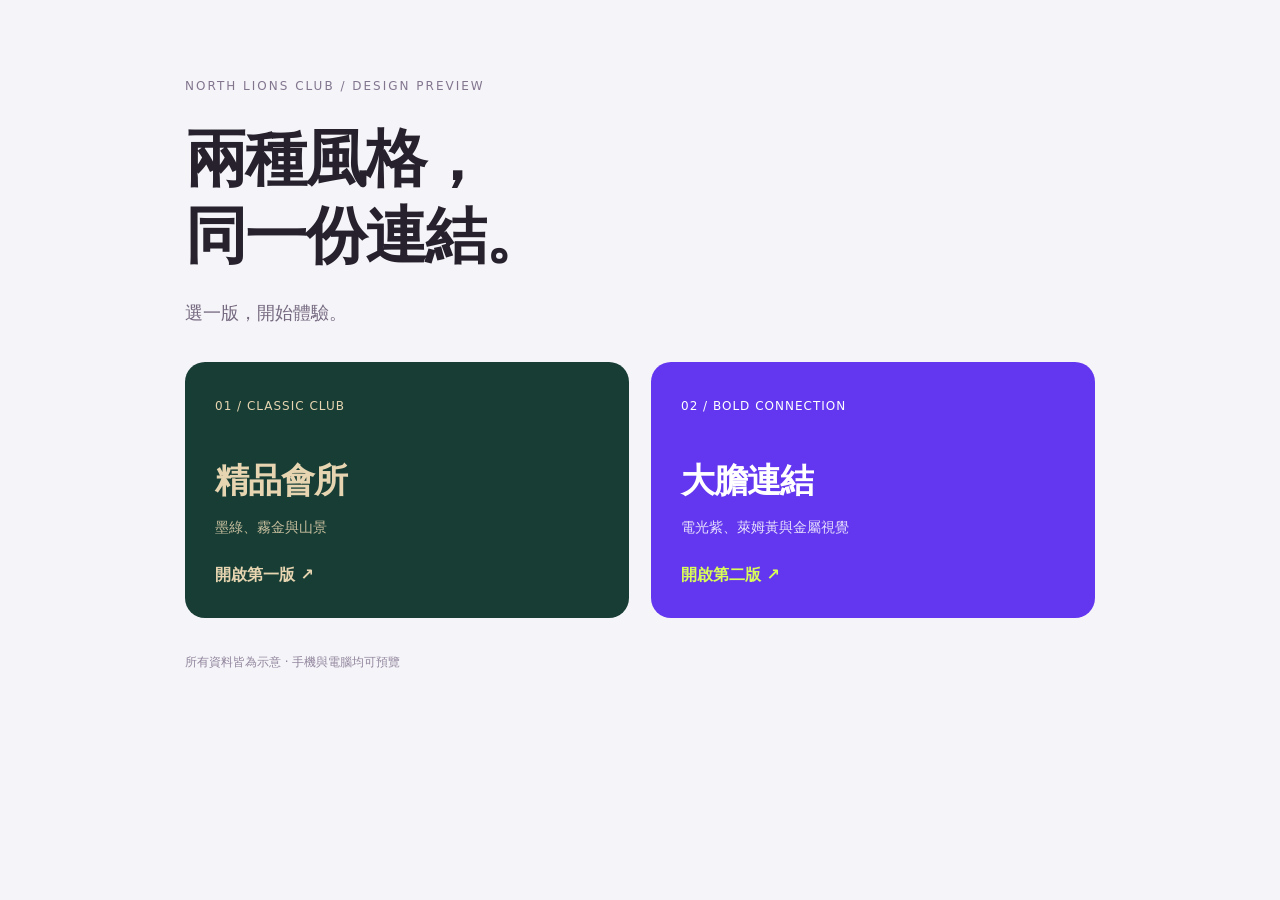
==== index.html @ 88c5c552 "Add two isolated North Lions design demos" ====
<!doctype html>
<html lang="zh-Hant">
<head><meta charset="utf-8"><meta http-equiv="Content-Security-Policy" content="default-src 'none'; style-src 'self'; img-src 'self'; connect-src 'none'; base-uri 'none'; form-action 'none'"><meta name="viewport" content="width=device-width,initial-scale=1"><meta name="description" content="北大獅子會入口設計提案，兩種風格皆可在手機預覽。"><title>北大獅子會｜兩版設計預覽</title><link rel="stylesheet" href="./preview.css"></head>
<body><main><p class="eyebrow">NORTH LIONS CLUB / DESIGN PREVIEW</p><h1>兩種風格，<br>同一份連結。</h1><p class="intro">選一版，開始體驗。</p><div class="versions"><a class="version classic" href="./v1/index.html"><span>01 / CLASSIC CLUB</span><strong>精品會所</strong><p>墨綠、霧金與山景</p><b>開啟第一版 ↗</b></a><a class="version bold" href="./v2/index.html"><span>02 / BOLD CONNECTION</span><strong>大膽連結</strong><p>電光紫、萊姆黃與金屬視覺</p><b>開啟第二版 ↗</b></a></div><footer>所有資料皆為示意 · 手機與電腦均可預覽</footer></main></body>
</html>
---- preview.css ----
:root{color-scheme:light}*{box-sizing:border-box}body{margin:0;background:#f5f4f8;color:#26212d;font-family:'Microsoft JhengHei',system-ui,sans-serif;line-height:1.65}main{max-width:970px;padding:65px 30px;margin:auto}.eyebrow{font-size:12px;letter-spacing:2px;color:#82768f}h1{font-size:clamp(36px,6vw,62px);line-height:1.25;letter-spacing:-2px;margin:23px 0}.intro{font-size:18px;color:#756980}.versions{display:grid;grid-template-columns:1fr 1fr;gap:22px;margin:35px 0}.version{display:block;text-decoration:none;color:white;border-radius:20px;padding:30px;min-height:255px;transition:transform .2s}.version:hover{transform:translateY(-4px)}.version:focus-visible{outline:4px solid #e5971e;outline-offset:5px}.version span{font-size:12px;letter-spacing:1px}.version strong{display:block;font-size:34px;letter-spacing:-1px;margin-top:33px}.version p{font-size:14px;opacity:.85;margin:8px 0 23px}.version b{font-size:16px}.classic{background:#173d35;color:#e6d5b0}.bold{background:#6337ef}.bold b{color:#d8fd58}footer{color:#92869e;font-size:12px;margin-top:30px}@media(max-width:570px){main{padding:35px 22px}.versions{grid-template-columns:1fr;gap:17px}.version{min-height:215px;padding:25px}.version strong{margin-top:23px}}@media(prefers-reduced-motion:reduce){.version{transition:none}}
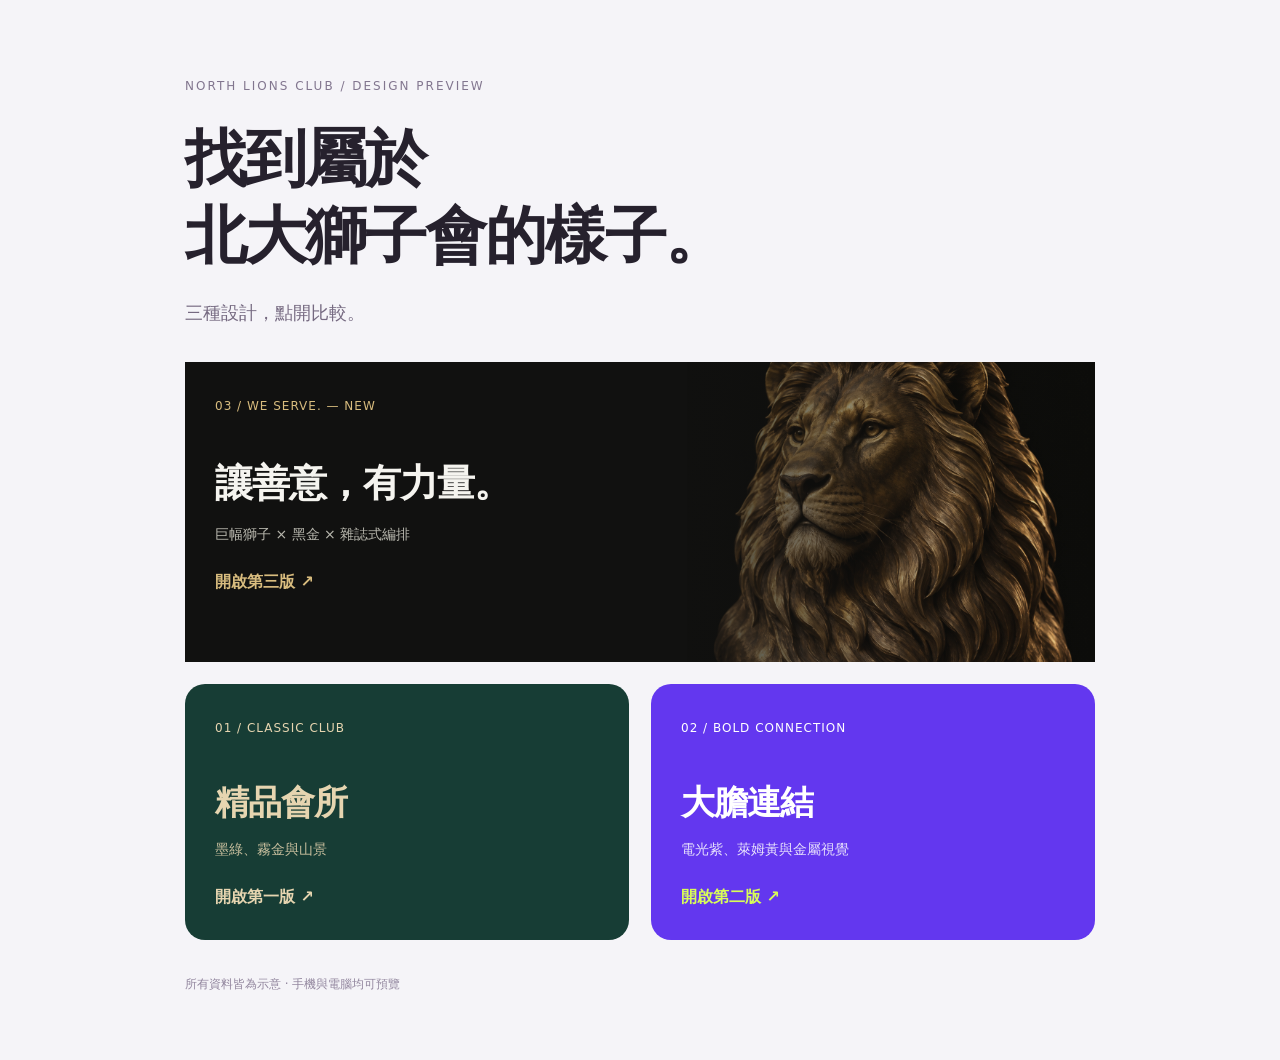
==== commit 2c79aaaf: "Add sculptural black-gold third portal proposal" ====
--- a/index.html
+++ b/index.html
@@ -1,5 +1,5 @@
 <!doctype html>
 <html lang="zh-Hant">
-<head><meta charset="utf-8"><meta http-equiv="Content-Security-Policy" content="default-src 'none'; style-src 'self'; img-src 'self'; connect-src 'none'; base-uri 'none'; form-action 'none'"><meta name="viewport" content="width=device-width,initial-scale=1"><meta name="description" content="北大獅子會入口設計提案，兩種風格皆可在手機預覽。"><title>北大獅子會｜兩版設計預覽</title><link rel="stylesheet" href="./preview.css"></head>
-<body><main><p class="eyebrow">NORTH LIONS CLUB / DESIGN PREVIEW</p><h1>兩種風格，<br>同一份連結。</h1><p class="intro">選一版，開始體驗。</p><div class="versions"><a class="version classic" href="./v1/index.html"><span>01 / CLASSIC CLUB</span><strong>精品會所</strong><p>墨綠、霧金與山景</p><b>開啟第一版 ↗</b></a><a class="version bold" href="./v2/index.html"><span>02 / BOLD CONNECTION</span><strong>大膽連結</strong><p>電光紫、萊姆黃與金屬視覺</p><b>開啟第二版 ↗</b></a></div><footer>所有資料皆為示意 · 手機與電腦均可預覽</footer></main></body>
+<head><meta charset="utf-8"><meta http-equiv="Content-Security-Policy" content="default-src 'none'; style-src 'self'; img-src 'self'; connect-src 'none'; base-uri 'none'; form-action 'none'"><meta name="viewport" content="width=device-width,initial-scale=1"><meta name="description" content="北大獅子會入口設計提案，三種風格皆可在手機預覽。"><title>北大獅子會｜三版設計預覽</title><link rel="stylesheet" href="./preview.css"></head>
+<body><main><p class="eyebrow">NORTH LIONS CLUB / DESIGN PREVIEW</p><h1>找到屬於<br>北大獅子會的樣子。</h1><p class="intro">三種設計，點開比較。</p><div class="versions"><a class="version lion" href="./v3/index.html"><span>03 / WE SERVE. — NEW</span><strong>讓善意，有力量。</strong><p>巨幅獅子 × 黑金 × 雜誌式編排</p><b>開啟第三版 ↗</b></a><a class="version classic" href="./v1/index.html"><span>01 / CLASSIC CLUB</span><strong>精品會所</strong><p>墨綠、霧金與山景</p><b>開啟第一版 ↗</b></a><a class="version bold" href="./v2/index.html"><span>02 / BOLD CONNECTION</span><strong>大膽連結</strong><p>電光紫、萊姆黃與金屬視覺</p><b>開啟第二版 ↗</b></a></div><footer>所有資料皆為示意 · 手機與電腦均可預覽</footer></main></body>
 </html>
--- a/preview.css
+++ b/preview.css
@@ -1 +1,2 @@
 :root{color-scheme:light}*{box-sizing:border-box}body{margin:0;background:#f5f4f8;color:#26212d;font-family:'Microsoft JhengHei',system-ui,sans-serif;line-height:1.65}main{max-width:970px;padding:65px 30px;margin:auto}.eyebrow{font-size:12px;letter-spacing:2px;color:#82768f}h1{font-size:clamp(36px,6vw,62px);line-height:1.25;letter-spacing:-2px;margin:23px 0}.intro{font-size:18px;color:#756980}.versions{display:grid;grid-template-columns:1fr 1fr;gap:22px;margin:35px 0}.version{display:block;text-decoration:none;color:white;border-radius:20px;padding:30px;min-height:255px;transition:transform .2s}.version:hover{transform:translateY(-4px)}.version:focus-visible{outline:4px solid #e5971e;outline-offset:5px}.version span{font-size:12px;letter-spacing:1px}.version strong{display:block;font-size:34px;letter-spacing:-1px;margin-top:33px}.version p{font-size:14px;opacity:.85;margin:8px 0 23px}.version b{font-size:16px}.classic{background:#173d35;color:#e6d5b0}.bold{background:#6337ef}.bold b{color:#d8fd58}footer{color:#92869e;font-size:12px;margin-top:30px}@media(max-width:570px){main{padding:35px 22px}.versions{grid-template-columns:1fr;gap:17px}.version{min-height:215px;padding:25px}.version strong{margin-top:23px}}@media(prefers-reduced-motion:reduce){.version{transition:none}}
+:root .lion{grid-column:1/-1;background:#111110 url('./v3/assets/lion-sculpture.png') no-repeat right 38% / auto 170%;color:#f5f4ef;border-radius:0;min-height:300px;position:relative;isolation:isolate;overflow:hidden}.lion:before{content:"";position:absolute;inset:0;background:linear-gradient(90deg,#111110 30%,#111110cc 55%,transparent);z-index:-1}.lion>span,.lion b{color:#d8bc7e}.lion strong{font-size:38px}.lion p{color:#d5d4c9}@media(max-width:570px){:root .lion{min-height:280px;background-position:150% 30%;background-size:auto 150%}.lion:before{background:linear-gradient(90deg,#111110 0%,#111110b3 60%,#11111033)}.lion strong{font-size:29px}}
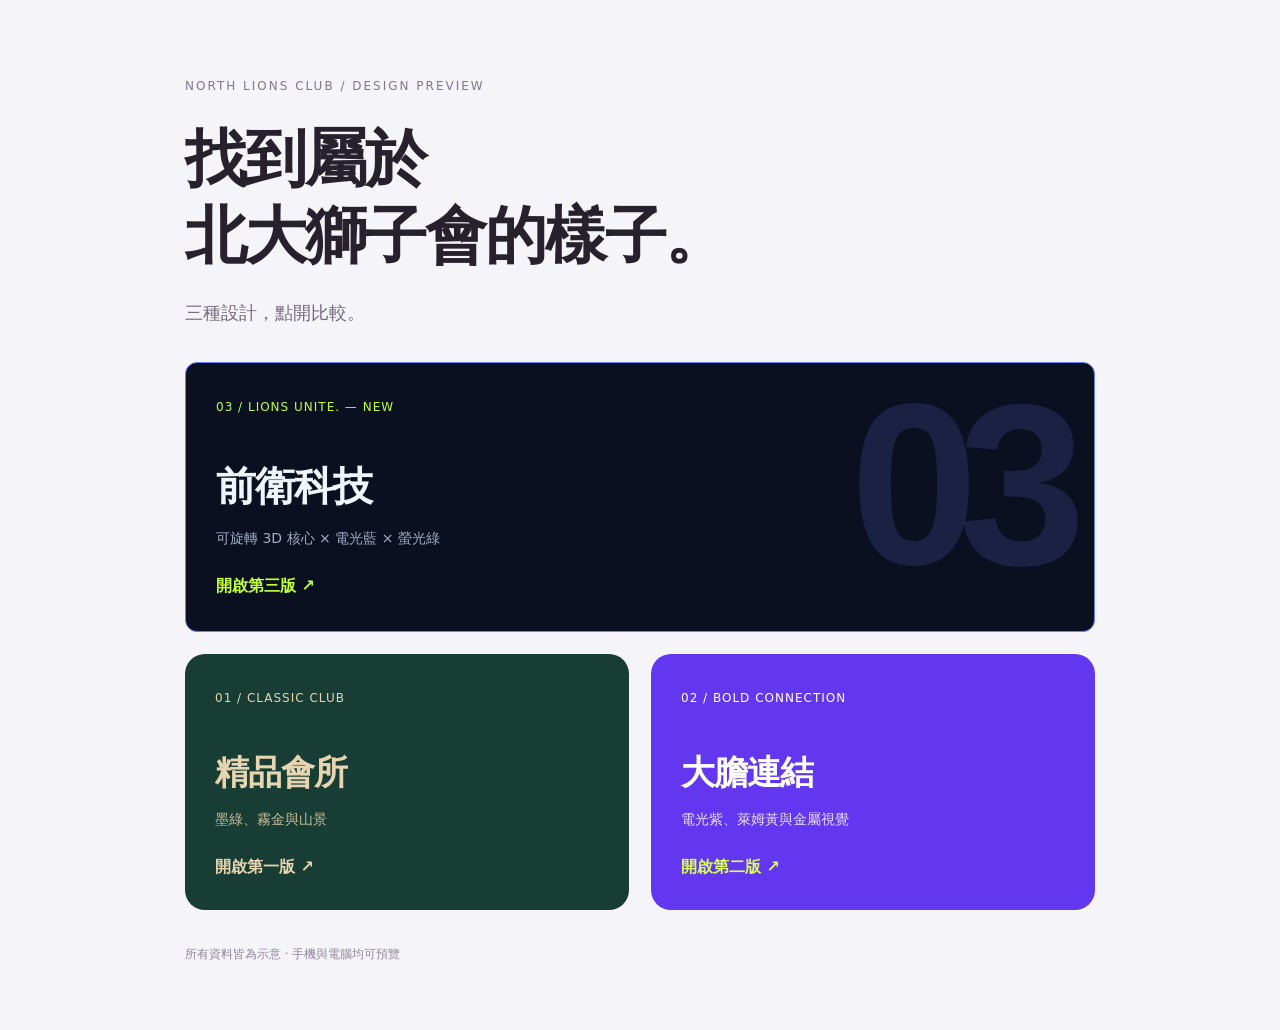
==== commit f0d00ad8: "Add futuristic interactive 3D portal proposal" ====
--- a/index.html
+++ b/index.html
@@ -1,5 +1,5 @@
 <!doctype html>
 <html lang="zh-Hant">
 <head><meta charset="utf-8"><meta http-equiv="Content-Security-Policy" content="default-src 'none'; style-src 'self'; img-src 'self'; connect-src 'none'; base-uri 'none'; form-action 'none'"><meta name="viewport" content="width=device-width,initial-scale=1"><meta name="description" content="北大獅子會入口設計提案，三種風格皆可在手機預覽。"><title>北大獅子會｜三版設計預覽</title><link rel="stylesheet" href="./preview.css"></head>
-<body><main><p class="eyebrow">NORTH LIONS CLUB / DESIGN PREVIEW</p><h1>找到屬於<br>北大獅子會的樣子。</h1><p class="intro">三種設計，點開比較。</p><div class="versions"><a class="version lion" href="./v3/index.html"><span>03 / WE SERVE. — NEW</span><strong>讓善意，有力量。</strong><p>巨幅獅子 × 黑金 × 雜誌式編排</p><b>開啟第三版 ↗</b></a><a class="version classic" href="./v1/index.html"><span>01 / CLASSIC CLUB</span><strong>精品會所</strong><p>墨綠、霧金與山景</p><b>開啟第一版 ↗</b></a><a class="version bold" href="./v2/index.html"><span>02 / BOLD CONNECTION</span><strong>大膽連結</strong><p>電光紫、萊姆黃與金屬視覺</p><b>開啟第二版 ↗</b></a></div><footer>所有資料皆為示意 · 手機與電腦均可預覽</footer></main></body>
+<body><main><p class="eyebrow">NORTH LIONS CLUB / DESIGN PREVIEW</p><h1>找到屬於<br>北大獅子會的樣子。</h1><p class="intro">三種設計，點開比較。</p><div class="versions"><a class="version future" href="./v3/index.html"><span>03 / LIONS UNITE. — NEW</span><strong>前衛科技</strong><p>可旋轉 3D 核心 × 電光藍 × 螢光綠</p><b>開啟第三版 ↗</b></a><a class="version classic" href="./v1/index.html"><span>01 / CLASSIC CLUB</span><strong>精品會所</strong><p>墨綠、霧金與山景</p><b>開啟第一版 ↗</b></a><a class="version bold" href="./v2/index.html"><span>02 / BOLD CONNECTION</span><strong>大膽連結</strong><p>電光紫、萊姆黃與金屬視覺</p><b>開啟第二版 ↗</b></a></div><footer>所有資料皆為示意 · 手機與電腦均可預覽</footer></main></body>
 </html>
--- a/preview.css
+++ b/preview.css
@@ -1,2 +1,2 @@
 :root{color-scheme:light}*{box-sizing:border-box}body{margin:0;background:#f5f4f8;color:#26212d;font-family:'Microsoft JhengHei',system-ui,sans-serif;line-height:1.65}main{max-width:970px;padding:65px 30px;margin:auto}.eyebrow{font-size:12px;letter-spacing:2px;color:#82768f}h1{font-size:clamp(36px,6vw,62px);line-height:1.25;letter-spacing:-2px;margin:23px 0}.intro{font-size:18px;color:#756980}.versions{display:grid;grid-template-columns:1fr 1fr;gap:22px;margin:35px 0}.version{display:block;text-decoration:none;color:white;border-radius:20px;padding:30px;min-height:255px;transition:transform .2s}.version:hover{transform:translateY(-4px)}.version:focus-visible{outline:4px solid #e5971e;outline-offset:5px}.version span{font-size:12px;letter-spacing:1px}.version strong{display:block;font-size:34px;letter-spacing:-1px;margin-top:33px}.version p{font-size:14px;opacity:.85;margin:8px 0 23px}.version b{font-size:16px}.classic{background:#173d35;color:#e6d5b0}.bold{background:#6337ef}.bold b{color:#d8fd58}footer{color:#92869e;font-size:12px;margin-top:30px}@media(max-width:570px){main{padding:35px 22px}.versions{grid-template-columns:1fr;gap:17px}.version{min-height:215px;padding:25px}.version strong{margin-top:23px}}@media(prefers-reduced-motion:reduce){.version{transition:none}}
-:root .lion{grid-column:1/-1;background:#111110 url('./v3/assets/lion-sculpture.png') no-repeat right 38% / auto 170%;color:#f5f4ef;border-radius:0;min-height:300px;position:relative;isolation:isolate;overflow:hidden}.lion:before{content:"";position:absolute;inset:0;background:linear-gradient(90deg,#111110 30%,#111110cc 55%,transparent);z-index:-1}.lion>span,.lion b{color:#d8bc7e}.lion strong{font-size:38px}.lion p{color:#d5d4c9}@media(max-width:570px){:root .lion{min-height:280px;background-position:150% 30%;background-size:auto 150%}.lion:before{background:linear-gradient(90deg,#111110 0%,#111110b3 60%,#11111033)}.lion strong{font-size:29px}}
+:root .future{grid-column:1/-1;background:#0b1020;color:#eff4ff;position:relative;border:1px solid #6484ff;border-radius:12px;min-height:270px;overflow:hidden}.future:after{content:"03";position:absolute;right:28px;bottom:-43px;font-family:Arial,sans-serif;font-weight:900;font-size:230px;color:#6d82ff28;letter-spacing:-20px;pointer-events:none}.future>span,.future b{color:#c1ff39}.future strong{font-size:40px}.future p{color:#b9c8e5}@media(max-width:570px){.future:after{right:12px;font-size:180px;bottom:-30px}.future strong{font-size:34px}.future p{font-size:14px}}
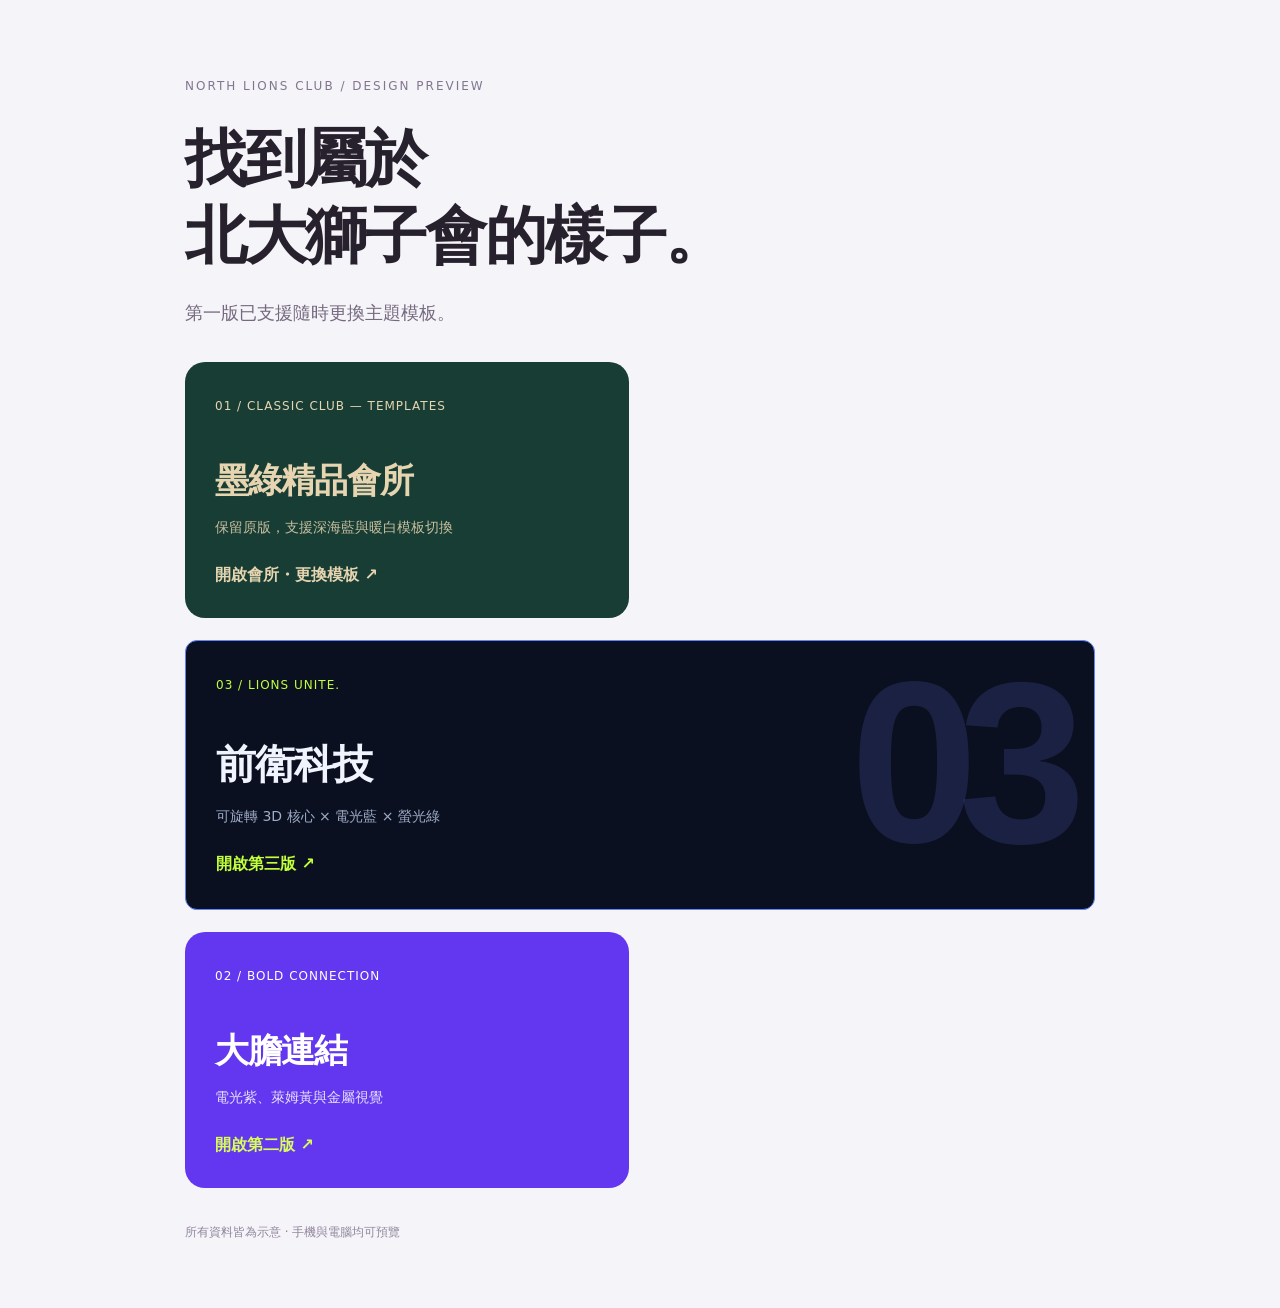
==== commit b6ec0b5d: "Add replaceable lounge theme templates with green default" ====
--- a/index.html
+++ b/index.html
@@ -1,5 +1,5 @@
 <!doctype html>
 <html lang="zh-Hant">
 <head><meta charset="utf-8"><meta http-equiv="Content-Security-Policy" content="default-src 'none'; style-src 'self'; img-src 'self'; connect-src 'none'; base-uri 'none'; form-action 'none'"><meta name="viewport" content="width=device-width,initial-scale=1"><meta name="description" content="北大獅子會入口設計提案，三種風格皆可在手機預覽。"><title>北大獅子會｜三版設計預覽</title><link rel="stylesheet" href="./preview.css"></head>
-<body><main><p class="eyebrow">NORTH LIONS CLUB / DESIGN PREVIEW</p><h1>找到屬於<br>北大獅子會的樣子。</h1><p class="intro">三種設計，點開比較。</p><div class="versions"><a class="version future" href="./v3/index.html"><span>03 / LIONS UNITE. — NEW</span><strong>前衛科技</strong><p>可旋轉 3D 核心 × 電光藍 × 螢光綠</p><b>開啟第三版 ↗</b></a><a class="version classic" href="./v1/index.html"><span>01 / CLASSIC CLUB</span><strong>精品會所</strong><p>墨綠、霧金與山景</p><b>開啟第一版 ↗</b></a><a class="version bold" href="./v2/index.html"><span>02 / BOLD CONNECTION</span><strong>大膽連結</strong><p>電光紫、萊姆黃與金屬視覺</p><b>開啟第二版 ↗</b></a></div><footer>所有資料皆為示意 · 手機與電腦均可預覽</footer></main></body>
+<body><main><p class="eyebrow">NORTH LIONS CLUB / DESIGN PREVIEW</p><h1>找到屬於<br>北大獅子會的樣子。</h1><p class="intro">第一版已支援隨時更換主題模板。</p><div class="versions"><a class="version classic" href="./v1/index.html"><span>01 / CLASSIC CLUB — TEMPLATES</span><strong>墨綠精品會所</strong><p>保留原版，支援深海藍與暖白模板切換</p><b>開啟會所・更換模板 ↗</b></a><a class="version future" href="./v3/index.html"><span>03 / LIONS UNITE.</span><strong>前衛科技</strong><p>可旋轉 3D 核心 × 電光藍 × 螢光綠</p><b>開啟第三版 ↗</b></a><a class="version bold" href="./v2/index.html"><span>02 / BOLD CONNECTION</span><strong>大膽連結</strong><p>電光紫、萊姆黃與金屬視覺</p><b>開啟第二版 ↗</b></a></div><footer>所有資料皆為示意 · 手機與電腦均可預覽</footer></main></body>
 </html>
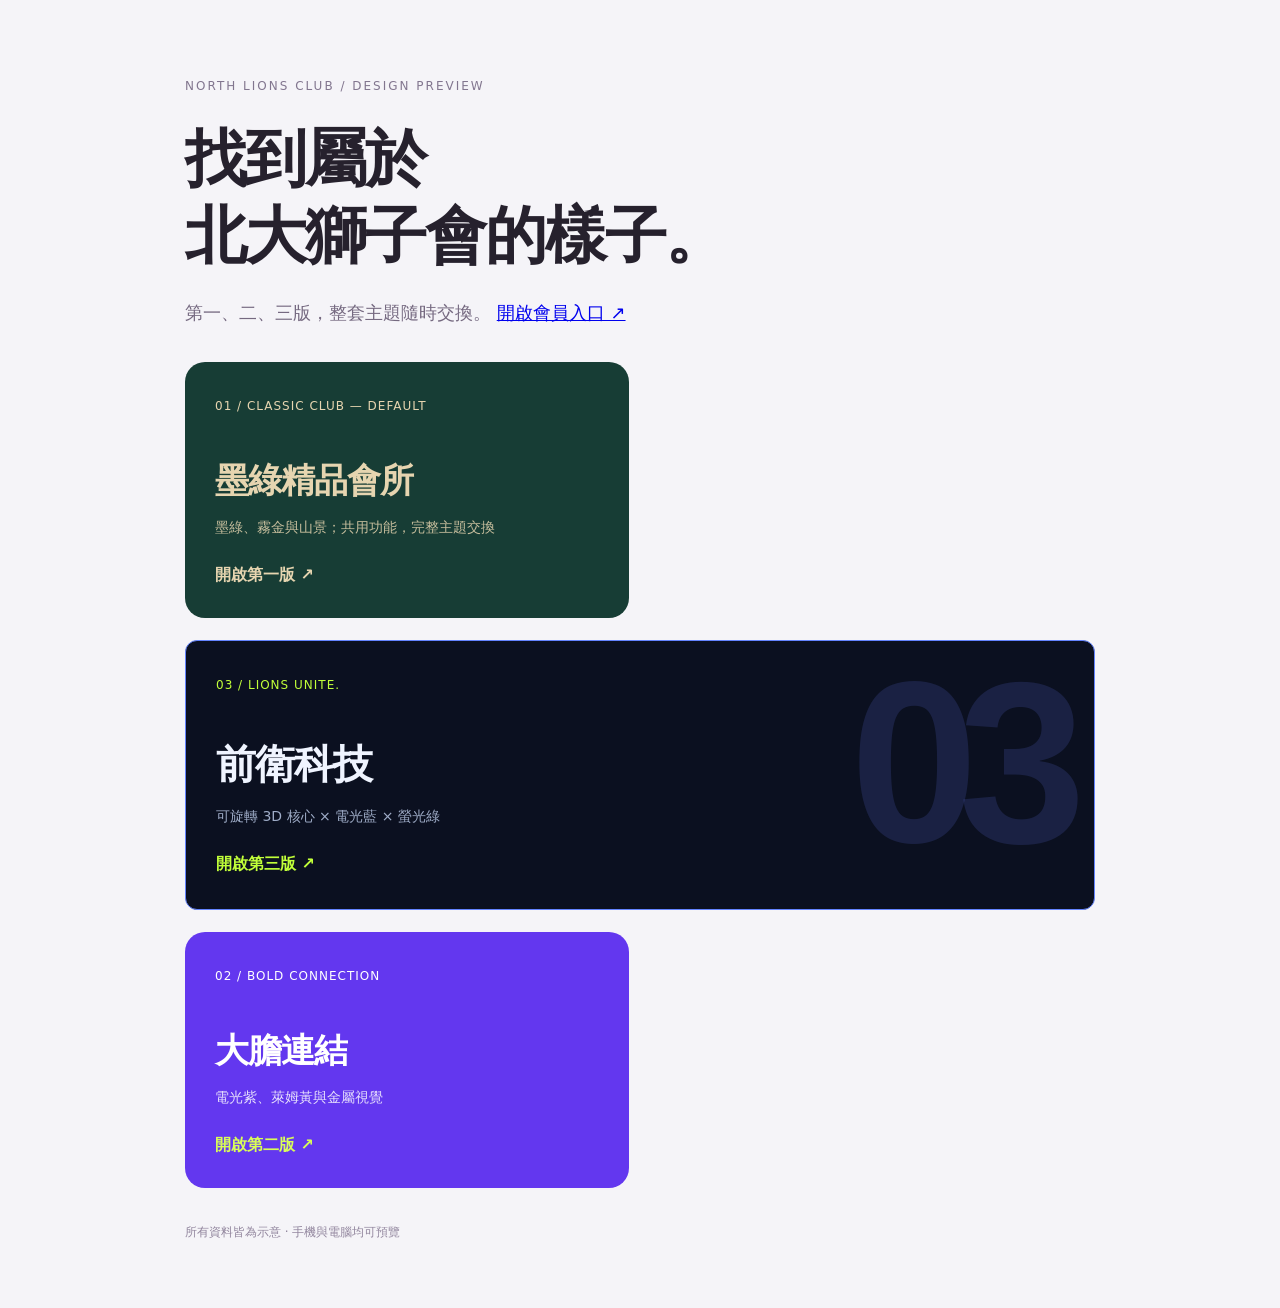
==== commit 079efff3: "Support extensible full-layout themes with a shared portal core" ====
--- a/index.html
+++ b/index.html
@@ -1,5 +1,5 @@
 <!doctype html>
 <html lang="zh-Hant">
 <head><meta charset="utf-8"><meta http-equiv="Content-Security-Policy" content="default-src 'none'; style-src 'self'; img-src 'self'; connect-src 'none'; base-uri 'none'; form-action 'none'"><meta name="viewport" content="width=device-width,initial-scale=1"><meta name="description" content="北大獅子會入口設計提案，三種風格皆可在手機預覽。"><title>北大獅子會｜三版設計預覽</title><link rel="stylesheet" href="./preview.css"></head>
-<body><main><p class="eyebrow">NORTH LIONS CLUB / DESIGN PREVIEW</p><h1>找到屬於<br>北大獅子會的樣子。</h1><p class="intro">第一版已支援隨時更換主題模板。</p><div class="versions"><a class="version classic" href="./v1/index.html"><span>01 / CLASSIC CLUB — TEMPLATES</span><strong>墨綠精品會所</strong><p>保留原版，支援深海藍與暖白模板切換</p><b>開啟會所・更換模板 ↗</b></a><a class="version future" href="./v3/index.html"><span>03 / LIONS UNITE.</span><strong>前衛科技</strong><p>可旋轉 3D 核心 × 電光藍 × 螢光綠</p><b>開啟第三版 ↗</b></a><a class="version bold" href="./v2/index.html"><span>02 / BOLD CONNECTION</span><strong>大膽連結</strong><p>電光紫、萊姆黃與金屬視覺</p><b>開啟第二版 ↗</b></a></div><footer>所有資料皆為示意 · 手機與電腦均可預覽</footer></main></body>
+<body><main><p class="eyebrow">NORTH LIONS CLUB / DESIGN PREVIEW</p><h1>找到屬於<br>北大獅子會的樣子。</h1><p class="intro">第一、二、三版，整套主題隨時交換。 <a href="./portal/">開啟會員入口 ↗</a></p><div class="versions"><a class="version classic" href="./v1/index.html"><span>01 / CLASSIC CLUB — DEFAULT</span><strong>墨綠精品會所</strong><p>墨綠、霧金與山景；共用功能，完整主題交換</p><b>開啟第一版 ↗</b></a><a class="version future" href="./v3/index.html"><span>03 / LIONS UNITE.</span><strong>前衛科技</strong><p>可旋轉 3D 核心 × 電光藍 × 螢光綠</p><b>開啟第三版 ↗</b></a><a class="version bold" href="./v2/index.html"><span>02 / BOLD CONNECTION</span><strong>大膽連結</strong><p>電光紫、萊姆黃與金屬視覺</p><b>開啟第二版 ↗</b></a></div><footer>所有資料皆為示意 · 手機與電腦均可預覽</footer></main></body>
 </html>
